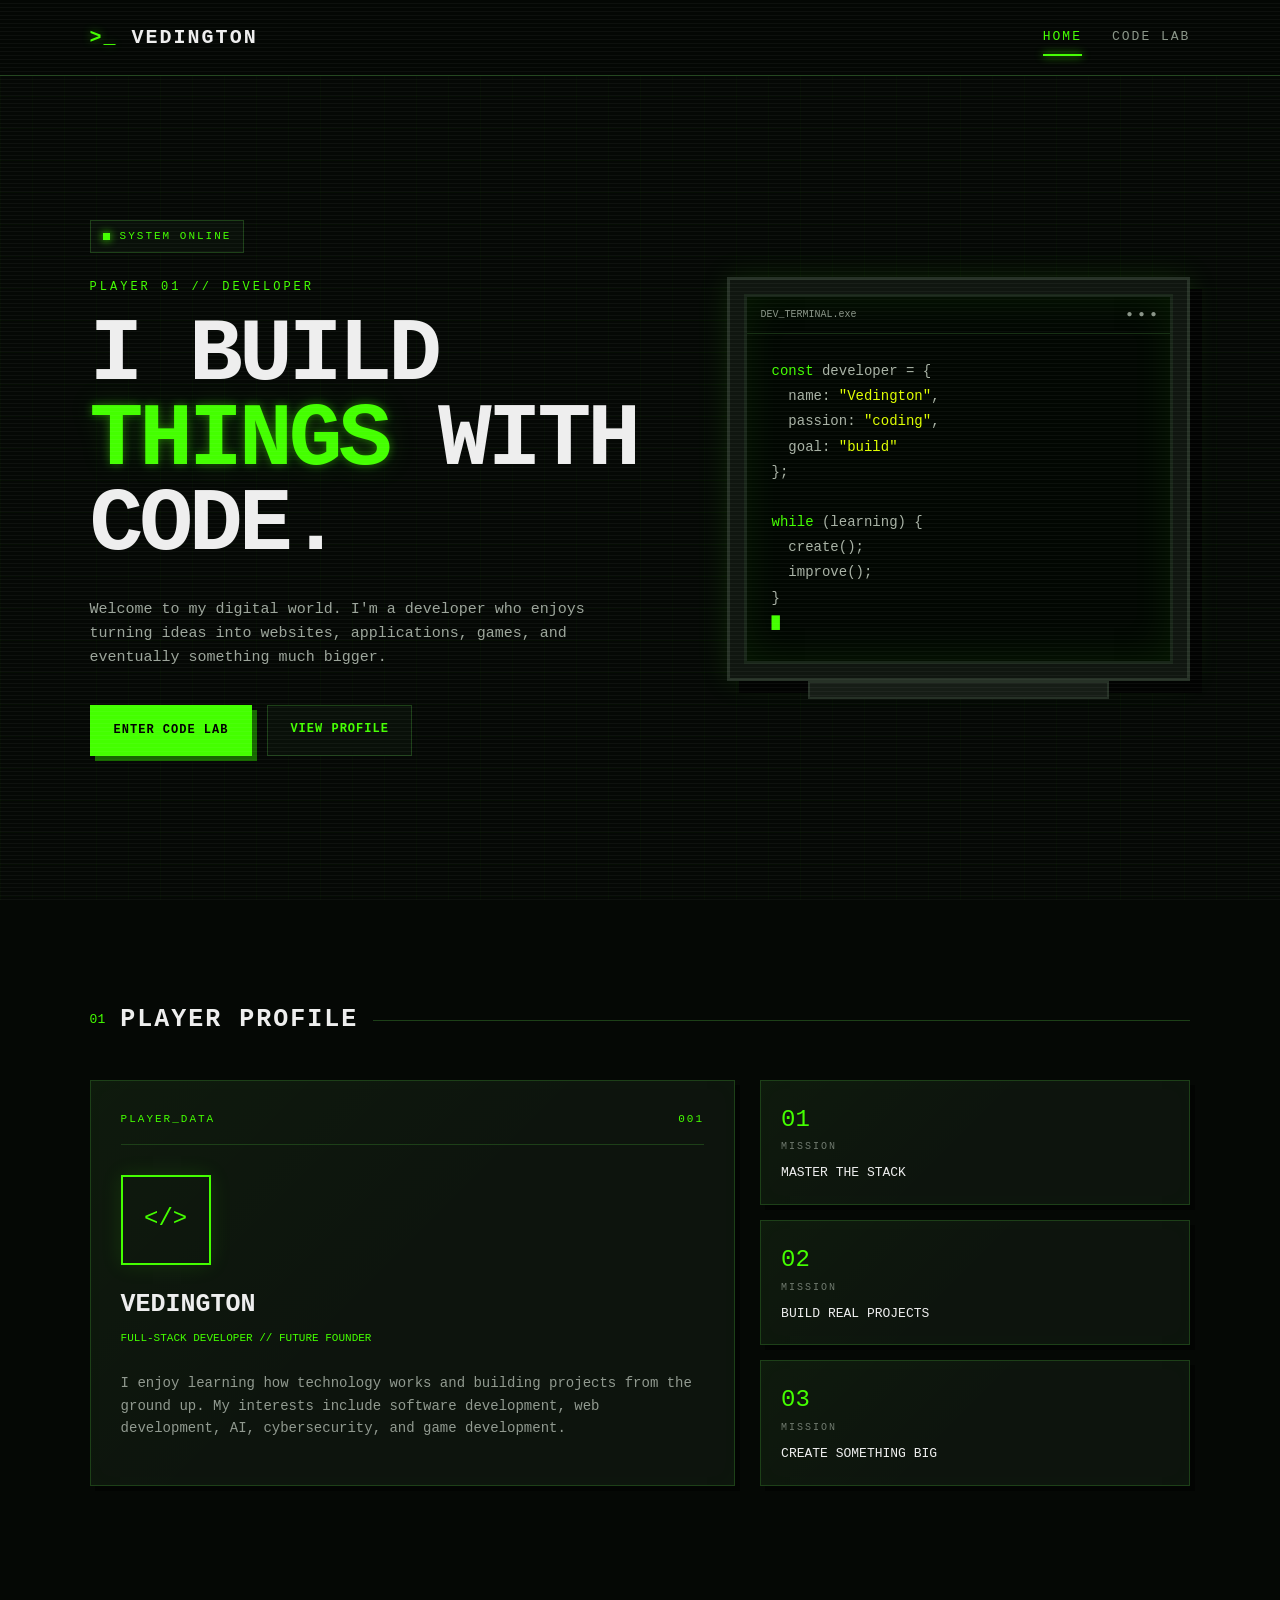
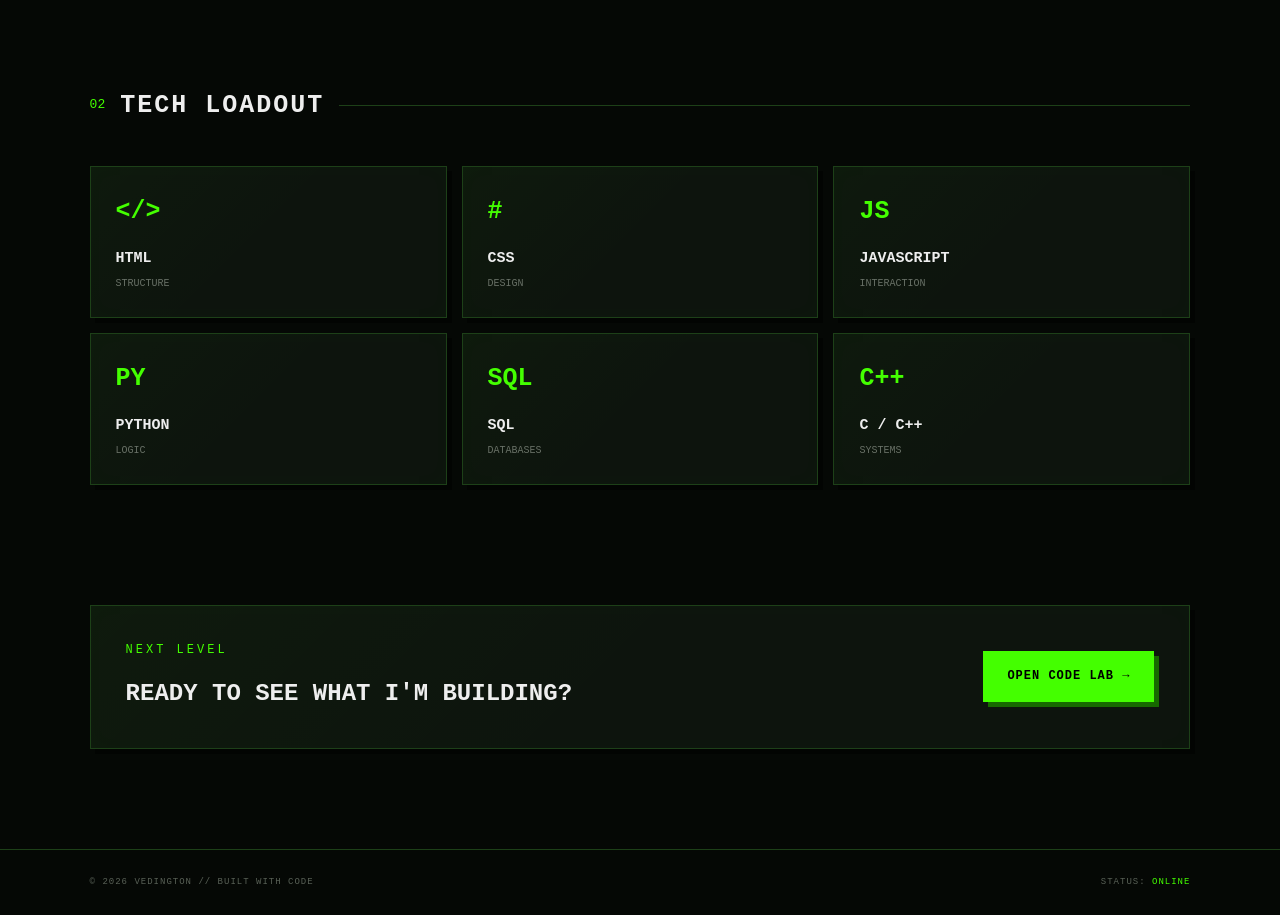
==== index.html @ 7fe4e151 "all the ai code" ====
<!DOCTYPE html>
<html lang="en">
<head>
    <meta charset="UTF-8">
    <meta name="viewport" content="width=device-width, initial-scale=1.0">
    <title>VEDINGTON // CODE</title>
    <link rel="stylesheet" href="style.css">
</head>

<body>

    <!-- Retro scanline overlay -->
    <div class="scanlines"></div>

    <header class="navbar">
        <a href="index.html" class="logo">
            <span class="logo-symbol">&gt;_</span>
            VEDINGTON
        </a>

        <nav>
            <a href="index.html" class="active">HOME</a>
            <a href="projects.html">CODE LAB</a>
        </nav>
    </header>

    <main>

        <!-- HERO -->
        <section class="hero">

            <div class="hero-content">

                <div class="status">
                    <span class="status-dot"></span>
                    SYSTEM ONLINE
                </div>

                <p class="small-text">PLAYER 01 // DEVELOPER</p>

                <h1>
                    I BUILD
                    <span>THINGS</span>
                    WITH CODE.
                </h1>

                <p class="hero-description">
                    Welcome to my digital world. I'm a developer who enjoys
                    turning ideas into websites, applications, games, and
                    eventually something much bigger.
                </p>

                <div class="hero-buttons">
                    <a href="projects.html" class="pixel-button primary">
                        ENTER CODE LAB
                    </a>

                    <a href="#about" class="pixel-button secondary">
                        VIEW PROFILE
                    </a>
                </div>

            </div>

            <!-- Pixel computer -->
            <div class="computer-container">

                <div class="computer">
                    <div class="screen">

                        <div class="terminal-top">
                            <span>DEV_TERMINAL.exe</span>
                            <span>● ● ●</span>
                        </div>

                        <div class="terminal-code">
                            <p><span class="green">const</span> developer = {</p>
                            <p>&nbsp;&nbsp;name: <span class="yellow">"Vedington"</span>,</p>
                            <p>&nbsp;&nbsp;passion: <span class="yellow">"coding"</span>,</p>
                            <p>&nbsp;&nbsp;goal: <span class="yellow">"build"</span></p>
                            <p>};</p>
                            <br>
                            <p><span class="green">while</span> (learning) {</p>
                            <p>&nbsp;&nbsp;create();</p>
                            <p>&nbsp;&nbsp;improve();</p>
                            <p>}</p>
                            <p class="cursor">█</p>
                        </div>

                    </div>
                </div>

                <div class="computer-base"></div>

            </div>

        </section>


        <!-- ABOUT -->
        <section id="about" class="section">

            <div class="section-heading">
                <span>01</span>
                <h2>PLAYER PROFILE</h2>
            </div>

            <div class="about-grid">

                <div class="profile-card panel">

                    <div class="card-header">
                        <span>PLAYER_DATA</span>
                        <span>001</span>
                    </div>

                    <div class="avatar">
                        &lt;/&gt;
                    </div>

                    <h3>VEDINGTON</h3>

                    <p class="role">
                        FULL-STACK DEVELOPER // FUTURE FOUNDER
                    </p>

                    <p>
                        I enjoy learning how technology works and building
                        projects from the ground up. My interests include
                        software development, web development, AI,
                        cybersecurity, and game development.
                    </p>

                </div>


                <div class="stats">

                    <div class="stat-card panel">
                        <span class="stat-number">01</span>
                        <span class="stat-label">MISSION</span>
                        <p>MASTER THE STACK</p>
                    </div>

                    <div class="stat-card panel">
                        <span class="stat-number">02</span>
                        <span class="stat-label">MISSION</span>
                        <p>BUILD REAL PROJECTS</p>
                    </div>

                    <div class="stat-card panel">
                        <span class="stat-number">03</span>
                        <span class="stat-label">MISSION</span>
                        <p>CREATE SOMETHING BIG</p>
                    </div>

                </div>

            </div>

        </section>


        <!-- SKILLS -->
        <section class="section">

            <div class="section-heading">
                <span>02</span>
                <h2>TECH LOADOUT</h2>
            </div>

            <div class="skills-grid">

                <div class="skill panel">
                    <div class="skill-icon">&lt;/&gt;</div>
                    <h3>HTML</h3>
                    <p>STRUCTURE</p>
                </div>

                <div class="skill panel">
                    <div class="skill-icon">#</div>
                    <h3>CSS</h3>
                    <p>DESIGN</p>
                </div>

                <div class="skill panel">
                    <div class="skill-icon">JS</div>
                    <h3>JAVASCRIPT</h3>
                    <p>INTERACTION</p>
                </div>

                <div class="skill panel">
                    <div class="skill-icon">PY</div>
                    <h3>PYTHON</h3>
                    <p>LOGIC</p>
                </div>

                <div class="skill panel">
                    <div class="skill-icon">SQL</div>
                    <h3>SQL</h3>
                    <p>DATABASES</p>
                </div>

                <div class="skill panel">
                    <div class="skill-icon">C++</div>
                    <h3>C / C++</h3>
                    <p>SYSTEMS</p>
                </div>

            </div>

        </section>


        <!-- CTA -->
        <section class="cta panel">

            <div>
                <p class="small-text">NEXT LEVEL</p>
                <h2>READY TO SEE WHAT I'M BUILDING?</h2>
            </div>

            <a href="projects.html" class="pixel-button primary">
                OPEN CODE LAB →
            </a>

        </section>

    </main>


    <footer>
        <p>© 2026 VEDINGTON // BUILT WITH CODE</p>
        <p>STATUS: <span>ONLINE</span></p>
    </footer>

</body>
</html>
---- style.css ----
* {
    margin: 0;
    padding: 0;
    box-sizing: border-box;
}

html {
    scroll-behavior: smooth;
}

body {
    background: #050805;
    color: #eeeeee;
    font-family: "Courier New", monospace;
    line-height: 1.6;
    overflow-x: hidden;
}


/* ---------- VARIABLES ---------- */

:root {
    --green: #44ff00;
    --green-dark: #19a900;
    --green-glow: rgba(68, 255, 0, 0.45);
    --black: #050805;
    --dark: #0b100b;
    --panel: #0d140d;
    --border: #1d4018;
    --gray: #8a9588;
    --white: #eeeeee;
    --yellow: #dfff00;
}


/* ---------- GLOBAL ---------- */

a {
    color: inherit;
    text-decoration: none;
}

::selection {
    background: var(--green);
    color: #000;
}

body::before {
    content: "";
    position: fixed;
    inset: 0;
    pointer-events: none;
    background:
        linear-gradient(
            90deg,
            rgba(68, 255, 0, 0.025) 1px,
            transparent 1px
        ),
        linear-gradient(
            rgba(68, 255, 0, 0.025) 1px,
            transparent 1px
        );
    background-size: 32px 32px;
    z-index: -2;
}


/* ---------- SCANLINES ---------- */

.scanlines {
    position: fixed;
    inset: 0;
    pointer-events: none;
    z-index: 100;
    opacity: 0.08;

    background: repeating-linear-gradient(
        to bottom,
        transparent 0px,
        transparent 3px,
        #ffffff 4px
    );
}


/* ---------- NAVIGATION ---------- */

.navbar {
    width: 100%;
    min-height: 76px;
    padding: 0 7%;
    display: flex;
    align-items: center;
    justify-content: space-between;

    border-bottom: 1px solid var(--border);
    background: rgba(5, 8, 5, 0.94);

    position: relative;
    z-index: 10;
}

.logo {
    font-size: 20px;
    font-weight: bold;
    letter-spacing: 2px;
    color: var(--white);
}

.logo-symbol {
    color: var(--green);
    text-shadow: 0 0 10px var(--green-glow);
}

.navbar nav {
    display: flex;
    gap: 30px;
}

.navbar nav a {
    font-size: 13px;
    letter-spacing: 2px;
    color: var(--gray);
    padding: 8px 0;
    position: relative;
}

.navbar nav a:hover,
.navbar nav a.active {
    color: var(--green);
}

.navbar nav a.active::after {
    content: "";
    position: absolute;
    bottom: 0;
    left: 0;
    width: 100%;
    height: 2px;
    background: var(--green);
    box-shadow: 0 0 8px var(--green);
}


/* ---------- HERO ---------- */

.hero {
    min-height: calc(100vh - 76px);
    padding: 80px 7%;

    display: grid;
    grid-template-columns: 1.1fr 0.9fr;
    align-items: center;
    gap: 70px;
}

.hero-content {
    max-width: 700px;
}

.status {
    display: inline-flex;
    align-items: center;
    gap: 10px;

    padding: 7px 12px;
    margin-bottom: 25px;

    border: 1px solid var(--border);
    background: #091009;

    color: var(--green);
    font-size: 11px;
    letter-spacing: 2px;
}

.status-dot {
    width: 7px;
    height: 7px;
    background: var(--green);
    box-shadow: 0 0 8px var(--green);
    animation: blink 1.2s infinite;
}

@keyframes blink {
    50% {
        opacity: 0.25;
    }
}

.small-text {
    color: var(--green);
    font-size: 12px;
    letter-spacing: 3px;
    margin-bottom: 15px;
}

.hero h1,
.page-header h1 {
    font-size: clamp(48px, 7vw, 92px);
    line-height: 0.95;
    letter-spacing: -4px;
    margin-bottom: 30px;
}

.hero h1 span,
.page-header h1 span {
    color: var(--green);
    text-shadow:
        0 0 10px rgba(68, 255, 0, 0.4),
        0 0 30px rgba(68, 255, 0, 0.15);
}

.hero-description {
    max-width: 620px;
    color: #9ca59b;
    font-size: 15px;
    margin-bottom: 35px;
}


/* ---------- BUTTONS ---------- */

.hero-buttons {
    display: flex;
    flex-wrap: wrap;
    gap: 15px;
}

.pixel-button {
    display: inline-block;
    padding: 14px 22px;

    font-size: 12px;
    font-weight: bold;
    letter-spacing: 1px;

    transition: 0.15s;
}

.pixel-button.primary {
    background: var(--green);
    color: #000;
    border: 2px solid var(--green);
    box-shadow: 5px 5px 0 #176900;
}

.pixel-button.primary:hover {
    transform: translate(3px, 3px);
    box-shadow: 2px 2px 0 #176900;
}

.pixel-button.secondary {
    border: 1px solid var(--border);
    color: var(--green);
    background: #091009;
}

.pixel-button.secondary:hover {
    background: var(--green);
    color: #000;
}


/* ---------- RETRO COMPUTER ---------- */

.computer-container {
    width: 100%;
    max-width: 520px;
    justify-self: center;
}

.computer {
    padding: 14px;
    background: #101610;
    border: 3px solid #263126;

    box-shadow:
        12px 12px 0 #020302,
        0 0 30px rgba(68, 255, 0, 0.1);
}

.screen {
    min-height: 350px;
    background: #020702;
    border: 3px solid #192619;
    box-shadow: inset 0 0 40px rgba(68, 255, 0, 0.08);
}

.terminal-top {
    display: flex;
    justify-content: space-between;

    padding: 10px 14px;

    border-bottom: 1px solid #173014;
    color: var(--gray);

    font-size: 10px;
}

.terminal-code {
    padding: 25px;
    color: #a8b2a5;
    font-size: 14px;
    line-height: 1.8;
}

.green {
    color: var(--green);
}

.yellow {
    color: var(--yellow);
}

.cursor {
    color: var(--green);
    animation: blink 1s infinite;
}

.computer-base {
    width: 65%;
    height: 18px;
    margin: 0 auto;
    background: #161d16;
    border: 2px solid #263126;
}


/* ---------- SECTIONS ---------- */

.section {
    padding: 100px 7%;
}

.section-heading {
    display: flex;
    align-items: center;
    gap: 15px;

    margin-bottom: 40px;
}

.section-heading > span {
    color: var(--green);
    font-size: 13px;
}

.section-heading h2 {
    font-size: 25px;
    letter-spacing: 2px;
}

.section-heading::after {
    content: "";
    height: 1px;
    flex: 1;
    background: var(--border);
}


/* ---------- PANELS ---------- */

.panel {
    background:
        linear-gradient(
            135deg,
            rgba(68, 255, 0, 0.025),
            transparent 50%
        ),
        var(--panel);

    border: 1px solid var(--border);

    box-shadow:
        5px 5px 0 #020402,
        inset 0 0 20px rgba(68, 255, 0, 0.02);
}


/* ---------- ABOUT ---------- */

.about-grid {
    display: grid;
    grid-template-columns: 1.2fr 0.8fr;
    gap: 25px;
}

.profile-card {
    padding: 30px;
}

.card-header {
    display: flex;
    justify-content: space-between;

    padding-bottom: 15px;
    margin-bottom: 30px;

    border-bottom: 1px solid var(--border);

    color: var(--green);
    font-size: 11px;
    letter-spacing: 2px;
}

.avatar {
    width: 90px;
    height: 90px;

    display: grid;
    place-items: center;

    margin-bottom: 20px;

    border: 2px solid var(--green);
    color: var(--green);

    font-size: 24px;

    box-shadow: 0 0 20px rgba(68, 255, 0, 0.12);
}

.profile-card h3 {
    font-size: 25px;
    margin-bottom: 5px;
}

.role {
    color: var(--green);
    font-size: 11px;
    margin-bottom: 25px;
}

.profile-card > p:last-child {
    color: #919a90;
    font-size: 14px;
    max-width: 650px;
}

.stats {
    display: grid;
    gap: 15px;
}

.stat-card {
    padding: 20px;
    position: relative;
}

.stat-number {
    display: block;
    color: var(--green);
    font-size: 24px;
}

.stat-label {
    display: block;
    color: #6f796e;
    font-size: 10px;
    letter-spacing: 2px;
}

.stat-card p {
    margin-top: 8px;
    font-size: 13px;
}


/* ---------- SKILLS ---------- */

.skills-grid {
    display: grid;
    grid-template-columns: repeat(3, 1fr);
    gap: 15px;
}

.skill {
    padding: 25px;
    transition: 0.2s;
}

.skill:hover {
    border-color: var(--green);
    transform: translateY(-4px);
    box-shadow:
        5px 5px 0 #020402,
        0 0 20px rgba(68, 255, 0, 0.1);
}

.skill-icon {
    color: var(--green);
    font-size: 25px;
    font-weight: bold;
    margin-bottom: 15px;
}

.skill h3 {
    font-size: 15px;
}

.skill p {
    color: #687066;
    font-size: 10px;
    margin-top: 5px;
}


/* ---------- CTA ---------- */

.cta {
    margin: 20px 7% 100px;
    padding: 35px;

    display: flex;
    justify-content: space-between;
    align-items: center;
    gap: 30px;
}

.cta h2 {
    font-size: 24px;
    max-width: 600px;
}


/* ---------- PAGE HEADER ---------- */

.page-header {
    padding: 100px 7% 60px;
    max-width: 900px;
}

.page-header p:last-child {
    color: #929c90;
    max-width: 650px;
}


/* ---------- PROJECTS ---------- */

.projects-grid {
    display: grid;
    grid-template-columns: repeat(2, 1fr);
    gap: 25px;
}

.project-card {
    overflow: hidden;
    transition: 0.2s;
}

.project-card:hover {
    transform: translateY(-5px);
    border-color: var(--green);
}

.project-image {
    height: 190px;

    display: grid;
    place-items: center;

    border-bottom: 1px solid var(--border);

    font-size: 25px;
    font-weight: bold;
    letter-spacing: 3px;

    color: var(--green);

    background:
        linear-gradient(
            45deg,
            #071007 25%,
            transparent 25%,
            transparent 75%,
            #071007 75%
        );

    background-size: 20px 20px;
}

.project-one {
    background-color: #0a120a;
}

.project-two {
    background-color: #080d08;
}

.project-three {
    background-color: #0b110b;
}

.project-four {
    background-color: #070c07;
}

.project-content {
    padding: 25px;
}

.project-number {
    color: var(--green);
    font-size: 10px;
    letter-spacing: 2px;
    margin-bottom: 10px;
}

.project-content h3 {
    font-size: 19px;
    margin-bottom: 12px;
}

.project-content p {
    color: #858e82;
    font-size: 13px;
    margin-bottom: 20px;
}

.tags {
    display: flex;
    flex-wrap: wrap;
    gap: 7px;
    margin-bottom: 25px;
}

.tags span {
    padding: 4px 8px;

    border: 1px solid var(--border);

    color: var(--green);
    font-size: 9px;
}

.project-link {
    color: var(--green);
    font-size: 11px;
    letter-spacing: 1px;
}

.project-link:hover {
    text-shadow: 0 0 8px var(--green);
}


/* ---------- ROADMAP ---------- */

.roadmap {
    position: relative;
    max-width: 900px;
    margin: auto;
}

.roadmap::before {
    content: "";
    position: absolute;
    left: 23px;
    top: 25px;
    bottom: 25px;
    width: 1px;
    background: var(--border);
}

.roadmap-item {
    position: relative;

    display: flex;
    align-items: center;
    gap: 25px;

    padding: 20px;
    margin-bottom: 15px;

    background: #091009;
    border: 1px solid var(--border);
}

.roadmap-icon {
    width: 47px;
    height: 47px;
    flex-shrink: 0;

    display: grid;
    place-items: center;

    background: #050805;
    border: 1px solid var(--border);

    color: #657060;
    font-weight: bold;
}

.roadmap-item.completed .roadmap-icon,
.roadmap-item.active-level .roadmap-icon {
    border-color: var(--green);
    color: var(--green);
}

.roadmap-item span {
    color: #667060;
    font-size: 10px;
    letter-spacing: 2px;
}

.roadmap-item h3 {
    font-size: 15px;
    margin: 3px 0;
}

.roadmap-item p {
    color: #70796d;
    font-size: 10px;
}


/* ---------- TERMINAL ---------- */

.terminal {
    max-width: 900px;
    margin: 0 auto 70px;
}

.terminal-header {
    display: flex;
    justify-content: space-between;

    padding: 12px 18px;

    border-bottom: 1px solid var(--border);

    color: var(--gray);
    font-size: 10px;
}

.terminal-body {
    padding: 25px;
    min-height: 280px;

    color: #adb6a9;
    font-size: 13px;
    line-height: 2;
}

.output {
    color: #687367;
}

.success {
    color: var(--green);
}

.back-button {
    text-align: center;
    padding-bottom: 100px;
}


/* ---------- FOOTER ---------- */

footer {
    padding: 25px 7%;

    display: flex;
    justify-content: space-between;

    border-top: 1px solid var(--border);

    color: #596157;
    font-size: 9px;
    letter-spacing: 1px;
}

footer span {
    color: var(--green);
}


/* ---------- RESPONSIVE ---------- */

@media (max-width: 900px) {

    .hero {
        grid-template-columns: 1fr;
        padding-top: 60px;
    }

    .computer-container {
        max-width: 600px;
    }

    .about-grid {
        grid-template-columns: 1fr;
    }

    .skills-grid {
        grid-template-columns: repeat(2, 1fr);
    }

    .projects-grid {
        grid-template-columns: 1fr;
    }
}


@media (max-width: 600px) {

    .navbar {
        padding: 0 5%;
    }

    .navbar nav {
        gap: 15px;
    }

    .navbar nav a {
        font-size: 10px;
    }

    .hero,
    .section,
    .page-header {
        padding-left: 5%;
        padding-right: 5%;
    }

    .hero h1,
    .page-header h1 {
        font-size: 48px;
        letter-spacing: -2px;
    }

    .skills-grid {
        grid-template-columns: 1fr;
    }

    .cta {
        margin-left: 5%;
        margin-right: 5%;
        flex-direction: column;
        align-items: flex-start;
    }

    .cta h2 {
        font-size: 19px;
    }

    .computer {
        box-shadow: 6px 6px 0 #020302;
    }

    .terminal-code {
        font-size: 11px;
        padding: 18px;
    }

    footer {
        flex-direction: column;
        gap: 8px;
    }
}
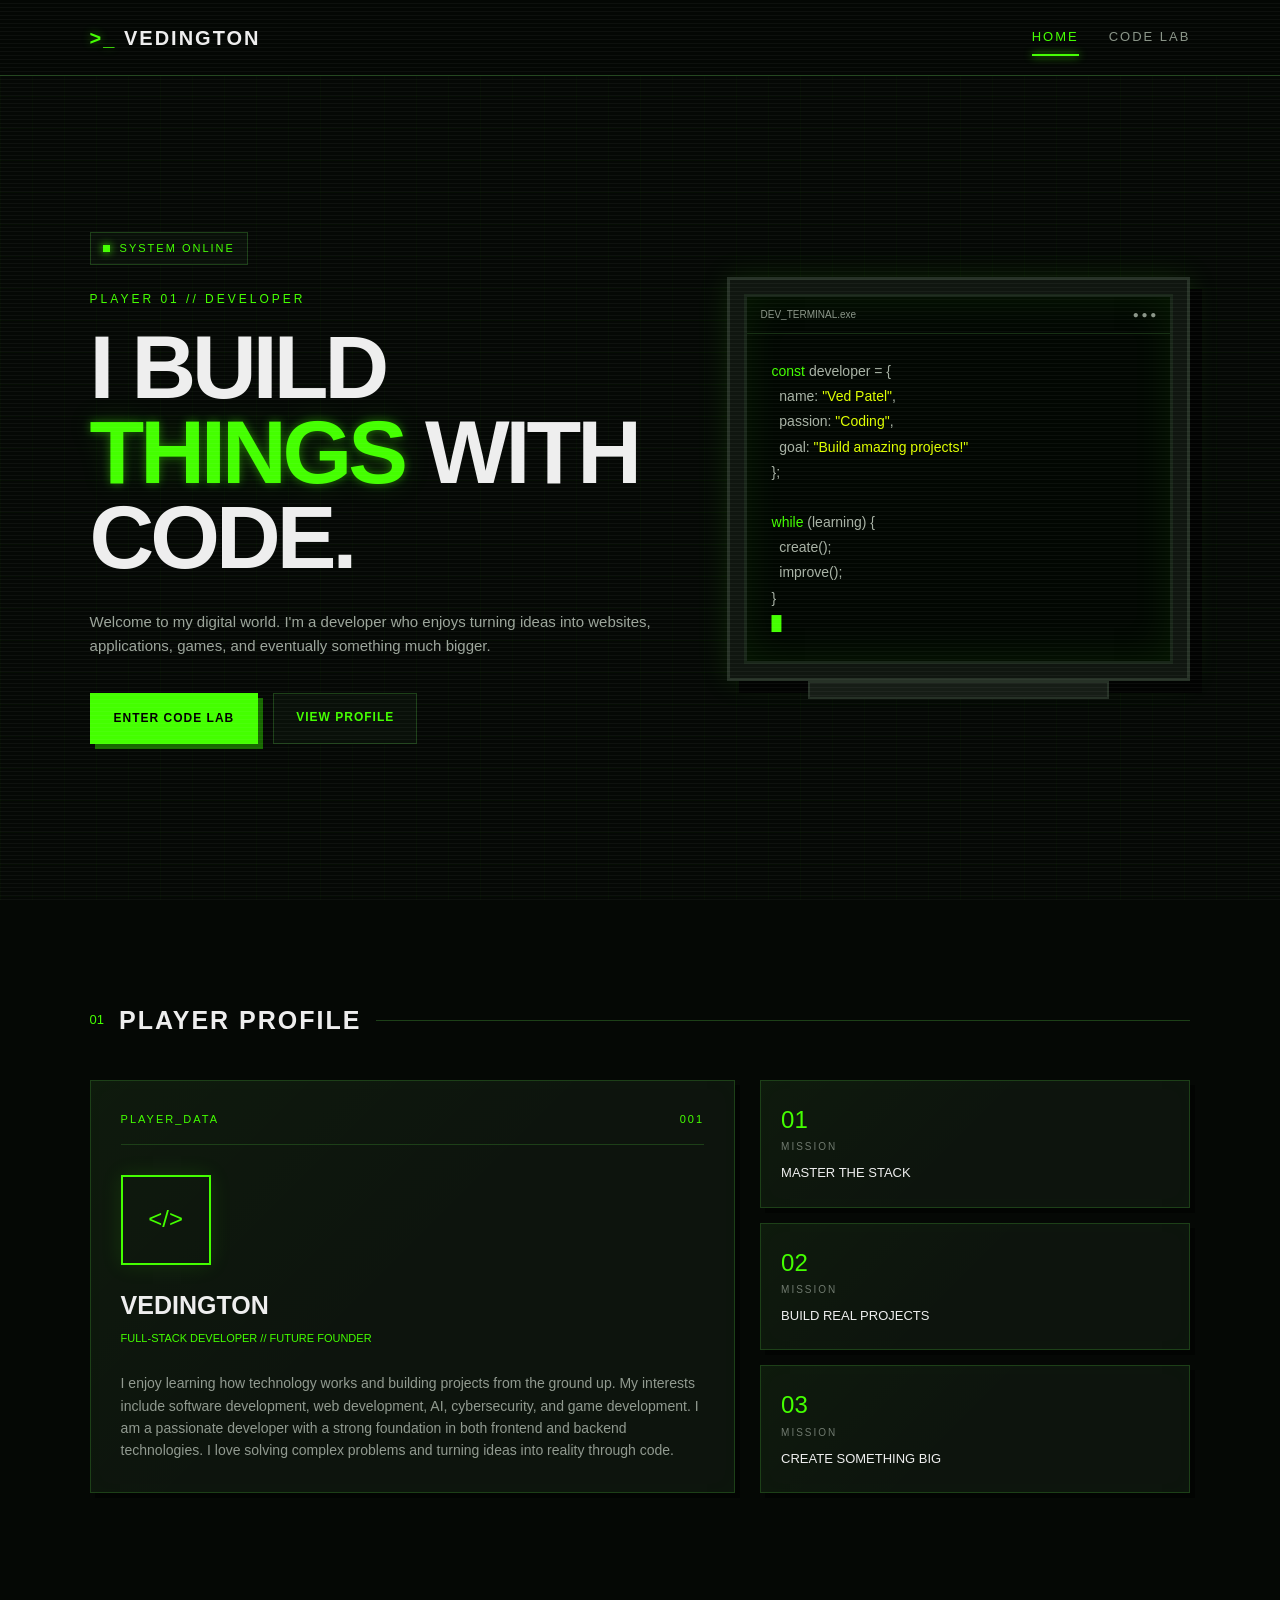
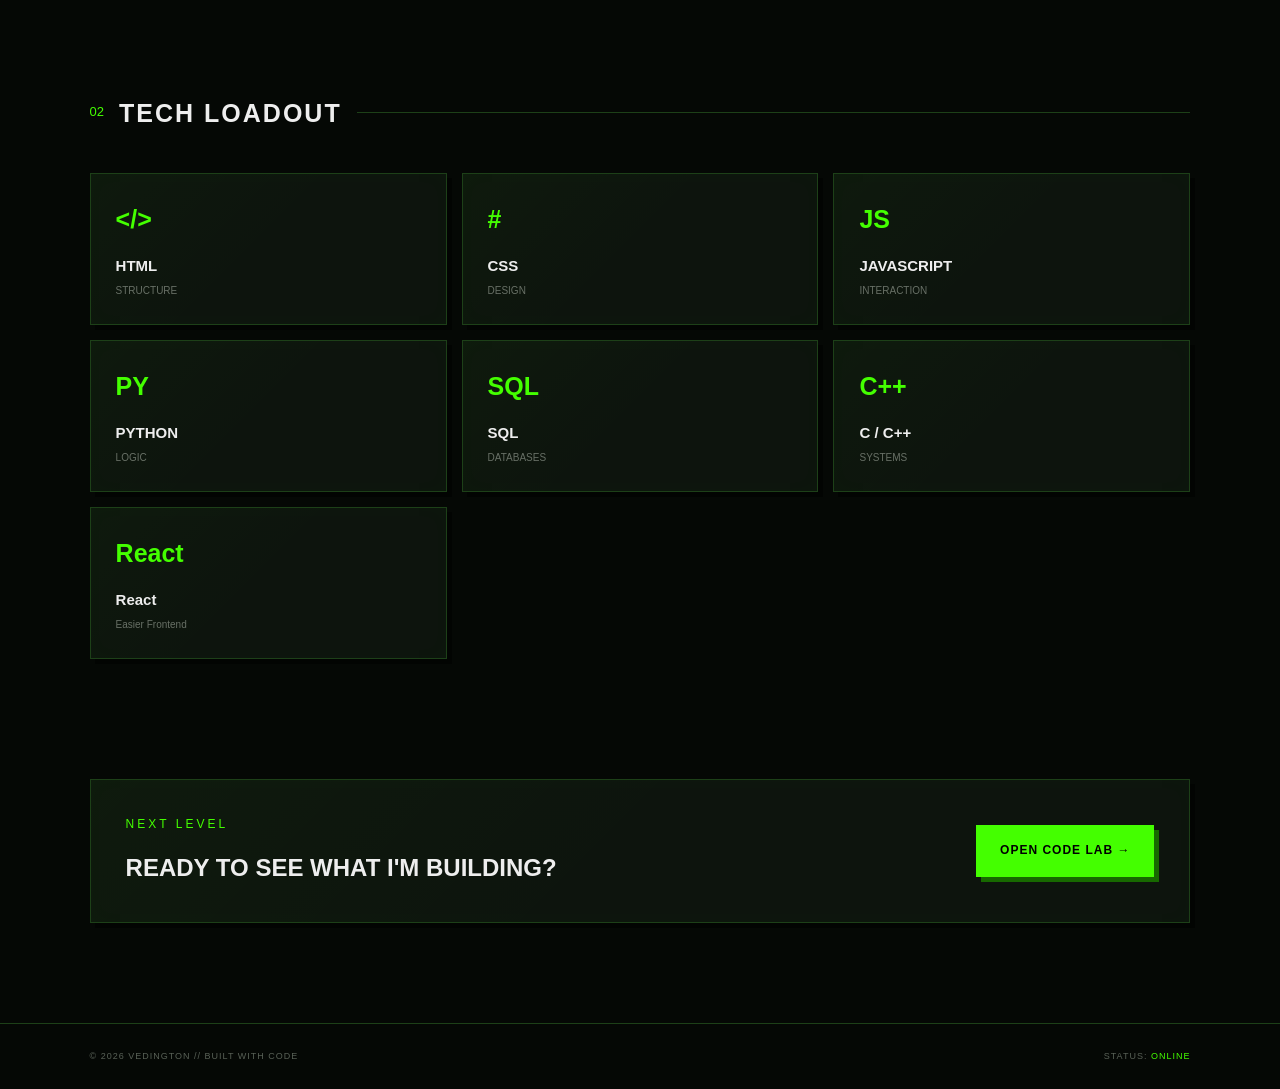
==== commit 7b836121: "Changed default font to Sixtyfour, sans serif, changed text in the div tag with class terminal-code " ====
--- a/index.html
+++ b/index.html
@@ -75,9 +75,9 @@
 
                         <div class="terminal-code">
                             <p><span class="green">const</span> developer = {</p>
-                            <p>&nbsp;&nbsp;name: <span class="yellow">"Vedington"</span>,</p>
-                            <p>&nbsp;&nbsp;passion: <span class="yellow">"coding"</span>,</p>
-                            <p>&nbsp;&nbsp;goal: <span class="yellow">"build"</span></p>
+                            <p>&nbsp;&nbsp;name: <span class="yellow">"Ved Patel"</span>,</p>
+                            <p>&nbsp;&nbsp;passion: <span class="yellow">"Coding"</span>,</p>
+                            <p>&nbsp;&nbsp;goal: <span class="yellow">"Build amazing projects!"</span></p>
                             <p>};</p>
                             <br>
                             <p><span class="green">while</span> (learning) {</p>
@@ -128,7 +128,11 @@
                         I enjoy learning how technology works and building
                         projects from the ground up. My interests include
                         software development, web development, AI,
-                        cybersecurity, and game development.
+                        cybersecurity, and game development. I am a 
+                        passionate developer with a strong foundation in 
+                        both frontend and backend technologies. I love solving
+                        complex problems and turning ideas into reality through 
+                        code.
                     </p>
 
                 </div>
@@ -207,6 +211,12 @@
                     <p>SYSTEMS</p>
                 </div>
 
+                <div class="skill panel">
+                    <div class="skill-icon">React</div>
+                    <h3>React</h3>
+                    <p>Easier Frontend</p>
+                </div>
+
             </div>
 
         </section>
--- a/style.css
+++ b/style.css
@@ -3,6 +3,8 @@
     margin: 0;
     padding: 0;
     box-sizing: border-box;
+    font-family: 'Sixtyfour', sans-serif;
+    scrollbar-color: var(--green) var(--black);
 }
 
 html {
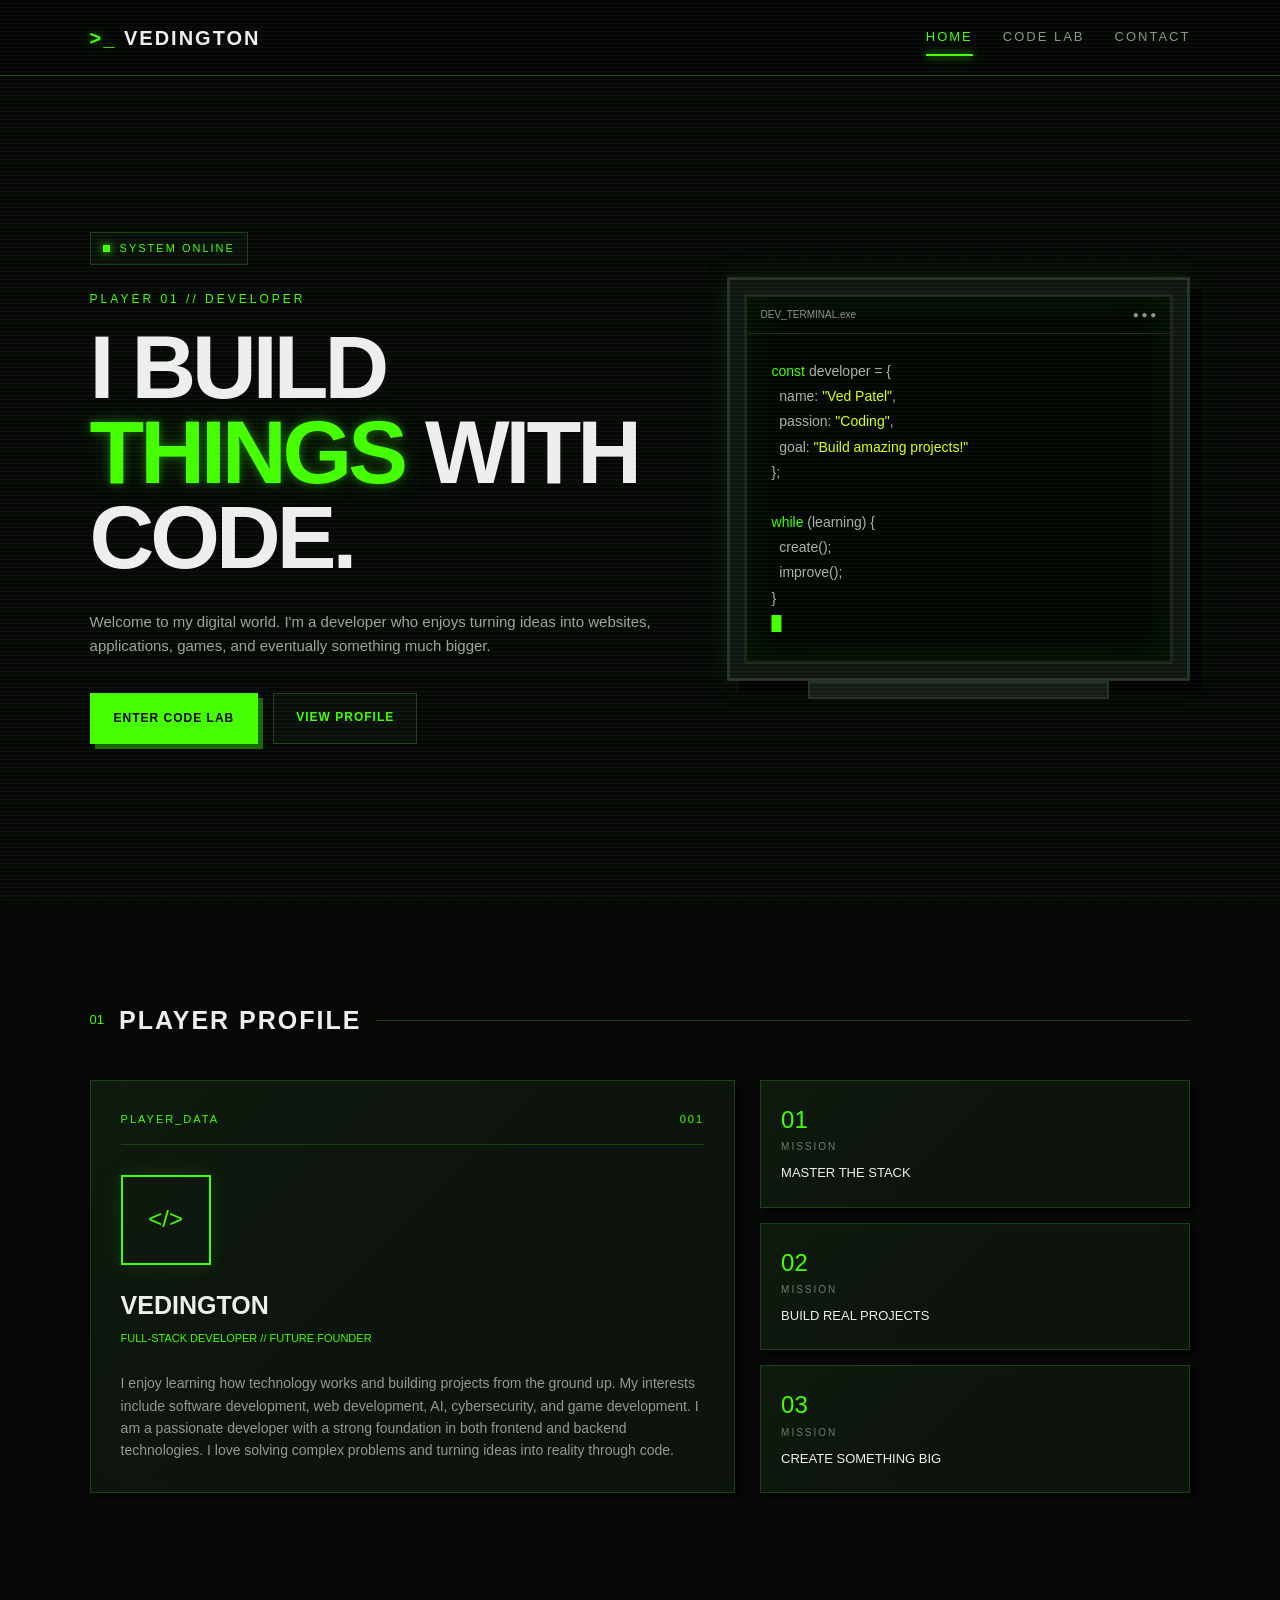
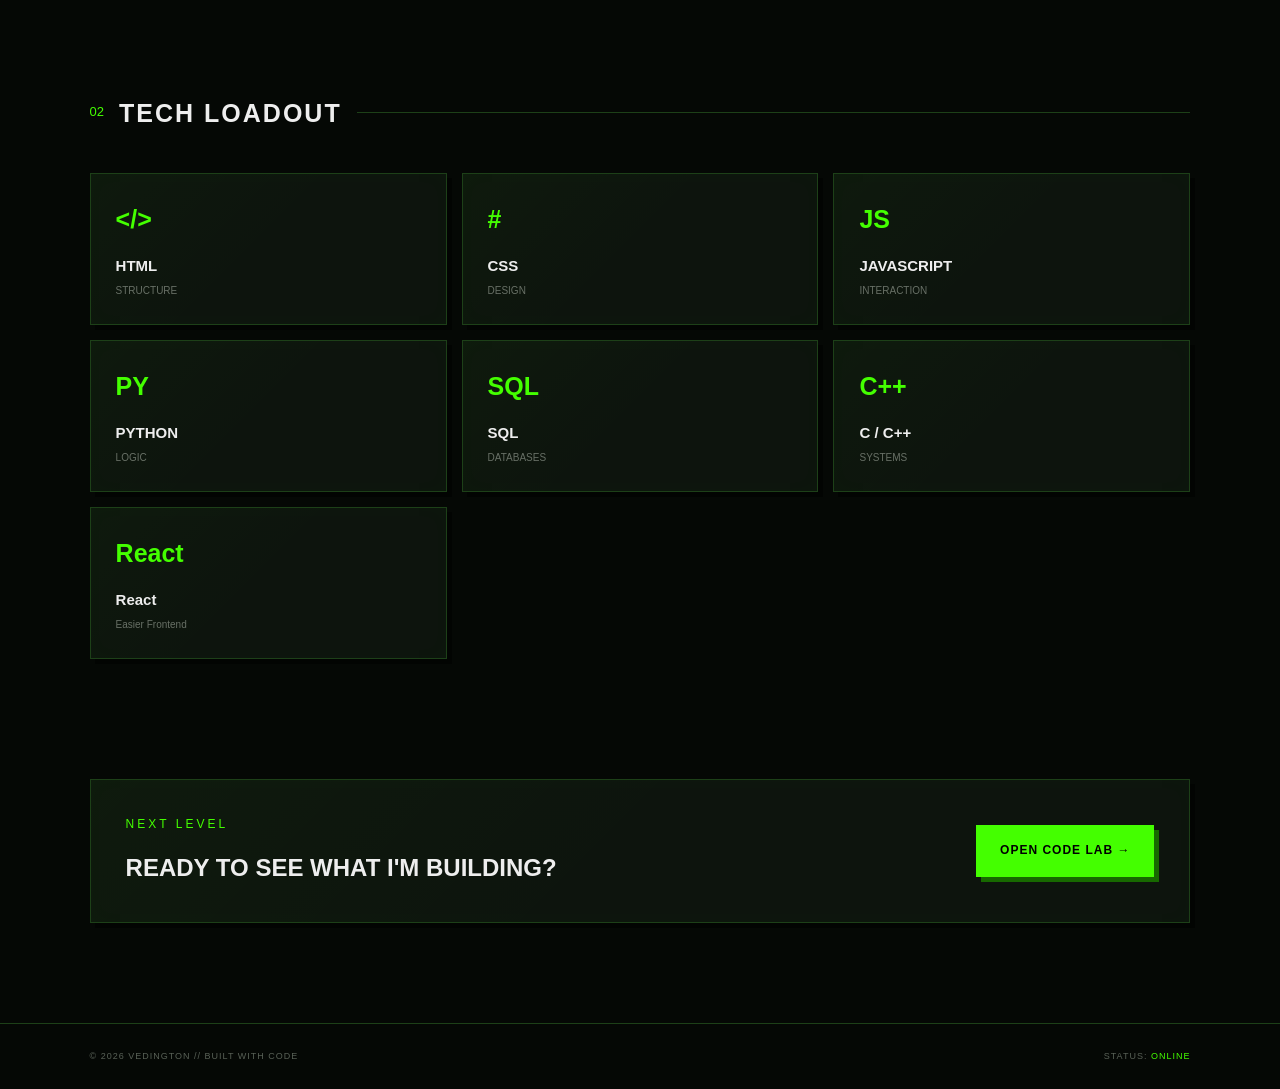
==== commit 91b5c705: "added contact page with image carousel" ====
--- a/index.html
+++ b/index.html
@@ -21,6 +21,7 @@
         <nav>
             <a href="index.html" class="active">HOME</a>
             <a href="projects.html">CODE LAB</a>
+            <a href="contact.html">CONTACT</a>
         </nav>
     </header>
 
--- a/style.css
+++ b/style.css
@@ -781,6 +781,43 @@
     color: var(--green);
 }
 
+.carousel {
+    position: relative;
+    x: 50%;
+    overflow: hidden;
+    max-width: 800px;
+}
+
+.slides {
+    display: flex;
+    transition: transform 0.5s ease-in-out;
+}
+
+.slides img {
+    width: 100%;
+    flex-shrink: 0;
+    height: 450px;
+    object-fit: cover;
+}
+
+.next, .prev {
+    position: absolute;
+    top: 50%;
+    transform: translateY(-50%);
+    background-color: rgba(0, 0, 0, 0.5);
+    color: white;
+    border: none;
+    padding: 10px;
+    cursor: pointer;
+}
+
+.prev {
+    left: 10px;
+}
+
+.next {
+    right: 10px;
+}
 
 /* ---------- RESPONSIVE ---------- */
 
